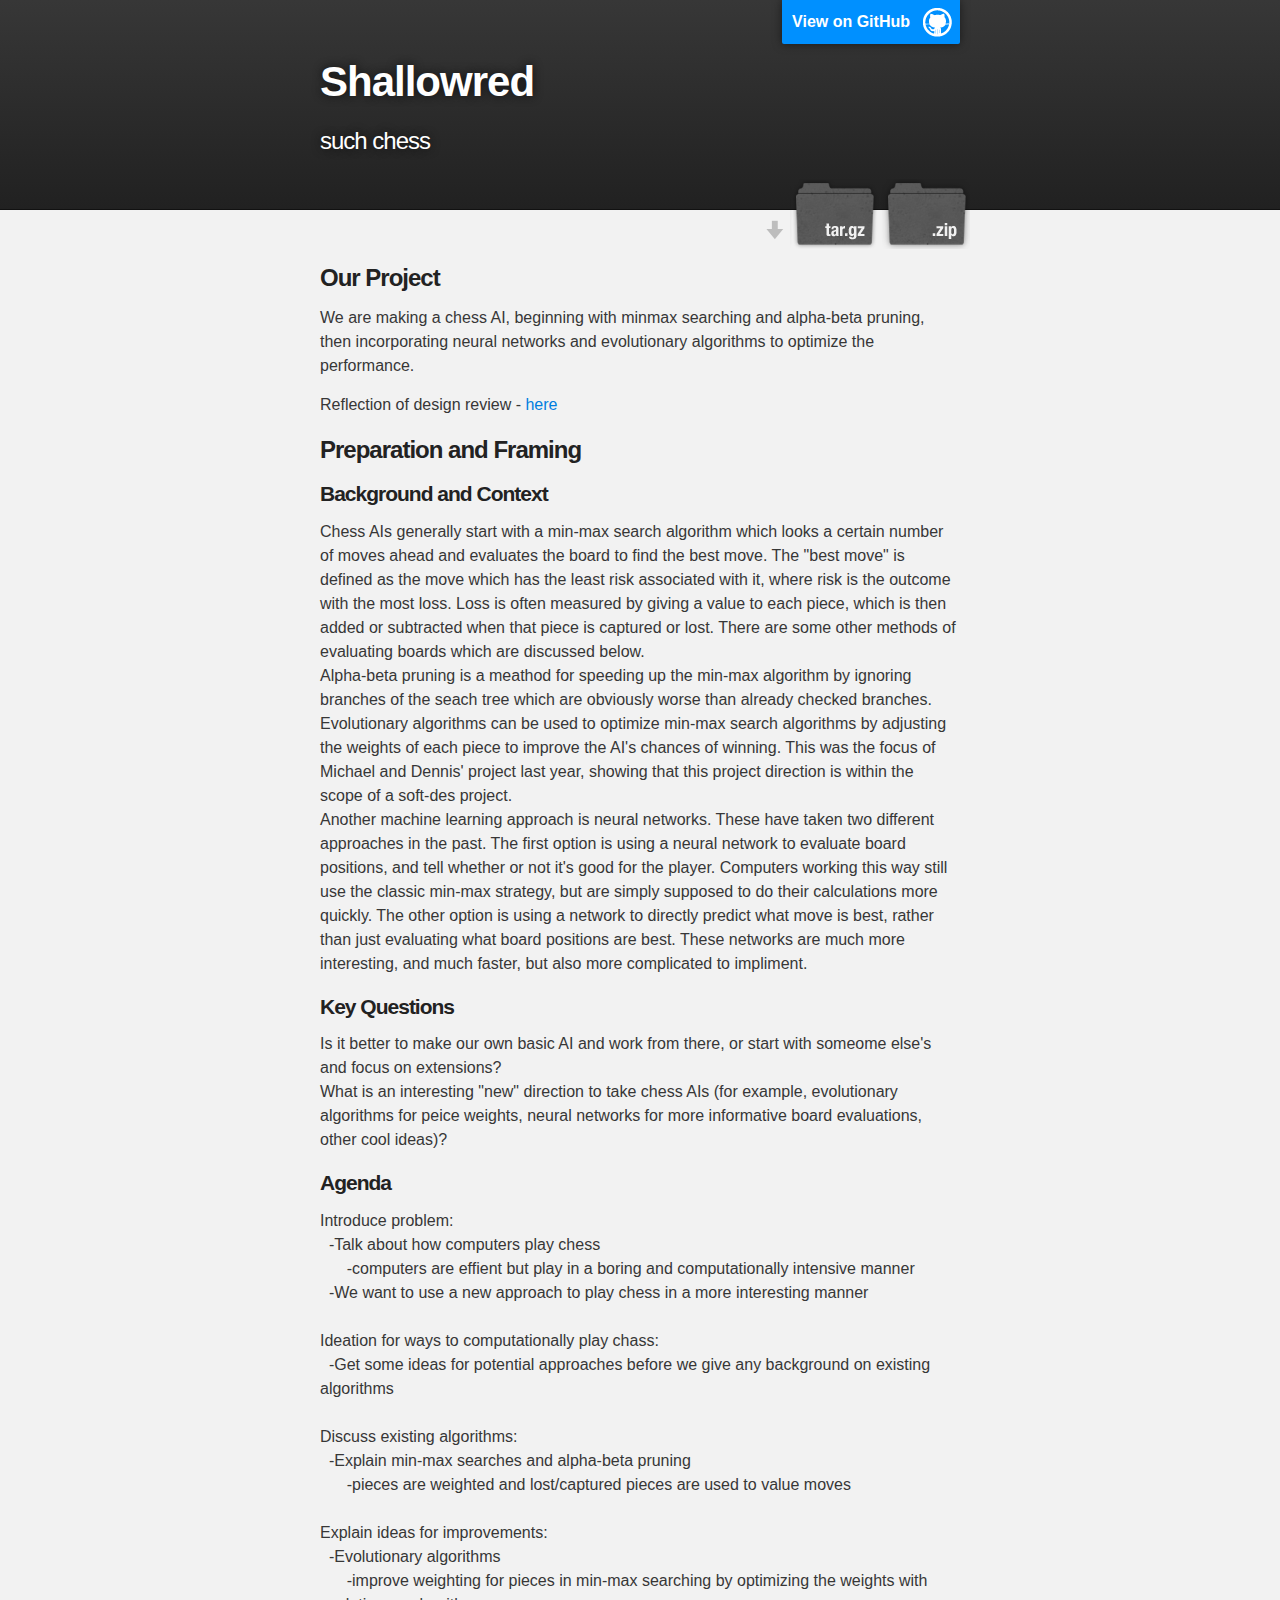
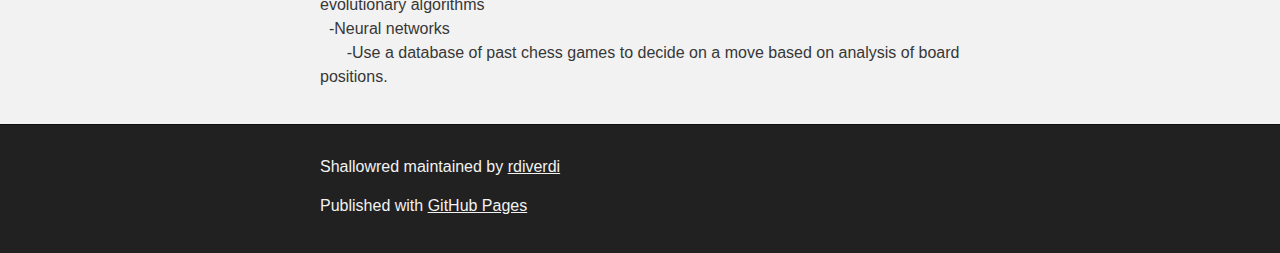
==== index.html @ f13012ab "linked to reflection" ====
<!DOCTYPE html>
<html>

  <head>
    <meta charset='utf-8'>
    <meta http-equiv="X-UA-Compatible" content="chrome=1">
    <meta name="description" content="Shallowred : such chess">

    <link rel="stylesheet" type="text/css" media="screen" href="stylesheets/stylesheet.css">

    <title>Shallowred</title>
  </head>

  <body>

    <!-- HEADER -->
    <div id="header_wrap" class="outer">
        <header class="inner">
          <a id="forkme_banner" href="https://github.com/rdiverdi/shallowRed">View on GitHub</a>

          <h1 id="project_title">Shallowred</h1>
          <h2 id="project_tagline">such chess</h2>

            <section id="downloads">
              <a class="zip_download_link" href="https://github.com/rdiverdi/shallowRed/zipball/master">Download this project as a .zip file</a>
              <a class="tar_download_link" href="https://github.com/rdiverdi/shallowRed/tarball/master">Download this project as a tar.gz file</a>
            </section>
        </header>
    </div>

    <!-- MAIN CONTENT -->
    <div id="main_content_wrap" class="outer">
      <section id="main_content" class="inner">
        <h3>
<a id="welcome-to-github-pages" class="anchor" href="#welcome-to-github-pages" aria-hidden="true"><span class="octicon octicon-link"></span></a>Our Project</h3>

<p>We are making a chess AI, beginning with minmax searching and alpha-beta pruning, then incorporating neural networks and evolutionary algorithms to optimize the performance.</p>

<p>
  Reflection of design review - <a href="Review1.odt">here</a>
</p>

<h3>
<a id="designer-templates" class="anchor" href="#designer-templates" aria-hidden="true"><span class="octicon octicon-link"></span></a>Preparation and Framing</h3>

<h4>
  <a id="designer-templates" class="anchor" href="#designer-templates" aria-hidden="true"><span class="octicon octicon-link"></span></a>
  Background and Context
</h4>

<p>
  Chess AIs generally start with a min-max search algorithm which looks a certain number of moves ahead and evaluates
  the board to find the best move. The "best move" is defined as the move which has the least risk associated with it,
  where risk is the outcome with the most loss.  Loss is often measured by giving a value to each piece, which is then
  added or subtracted when that piece is captured or lost. There are some other methods of evaluating boards which are
  discussed below. <br>
  Alpha-beta pruning is a meathod for speeding up the min-max algorithm by ignoring branches of the seach tree
  which are obviously worse than already checked branches. <br>
  Evolutionary algorithms can be used to optimize min-max search algorithms by adjusting the weights of each piece
  to improve the AI's chances of winning. This was the focus of Michael and Dennis' project last year, showing that
  this project direction is within the scope of a soft-des project. <br>
  Another machine learning approach is neural networks. These have taken two different approaches in the past.
  The first option is using a neural network to evaluate board positions, and tell whether or not it's good for
  the player. Computers working this way still use the classic min-max strategy, but are simply supposed to do their
  calculations more quickly. The other option is using a network to directly predict what move is best, rather than
  just evaluating what board positions are best. These networks are much more interesting, and much faster, but also
  more complicated to impliment.
</p>

<h4>
 <a id="rather-drive-stick" class="anchor" href="#rather-drive-stick" aria-hidden="true"><span class="octicon octicon-link"></span></a>
 Key Questions
</h4>

<p>
  Is it better to make our own basic AI and work from there, or start with someome else's and focus on extensions? <br>
  What is an interesting "new" direction to take chess AIs (for example, evolutionary algorithms for peice weights,
  neural networks for more informative board evaluations, other cool ideas)?
</p>

<h4>
  <a id="authors-and-contributors" class="anchor" href="#authors-and-contributors" aria-hidden="true"><span class="octicon octicon-link"></span></a>
  Agenda
</h4>

<p>
  Introduce problem: <br>
  &nbsp; -Talk about how computers play chess <br>
  &nbsp; &nbsp; &nbsp; -computers are effient but play in a boring and computationally intensive manner <br>
  &nbsp; -We want to use a new approach to play chess in a more interesting manner <br><br>

  Ideation for ways to computationally play chass: <br>
  &nbsp; -Get some ideas for potential approaches before we give any background on existing algorithms <br><br>

  Discuss existing algorithms: <br>
  &nbsp; -Explain min-max searches and alpha-beta pruning <br>
  &nbsp; &nbsp; &nbsp; -pieces are weighted and lost/captured pieces are used to value moves <br><br>

  Explain ideas for improvements: <br>
  &nbsp; -Evolutionary algorithms <br>
  &nbsp; &nbsp; &nbsp; -improve weighting for pieces in min-max searching by optimizing the weights with evolutionary algorithms <br>
  &nbsp; -Neural networks <br>
  &nbsp; &nbsp; &nbsp; -Use a database of past chess games to decide on a move based on analysis of board positions.
</p>

</section>
    </div>

    <!-- FOOTER  -->
    <div id="footer_wrap" class="outer">
      <footer class="inner">
        <p class="copyright">Shallowred maintained by <a href="https://github.com/rdiverdi">rdiverdi</a></p>
        <p>Published with <a href="https://pages.github.com">GitHub Pages</a></p>
      </footer>
    </div>



  </body>
</html>
---- stylesheets/stylesheet.css ----
/*******************************************************************************
Slate Theme for GitHub Pages
by Jason Costello, @jsncostello
*******************************************************************************/

@import url(pygment_trac.css);

/*******************************************************************************
MeyerWeb Reset
*******************************************************************************/

html, body, div, span, applet, object, iframe,
h1, h2, h3, h4, h5, h6, p, blockquote, pre,
a, abbr, acronym, address, big, cite, code,
del, dfn, em, img, ins, kbd, q, s, samp,
small, strike, strong, sub, sup, tt, var,
b, u, i, center,
dl, dt, dd, ol, ul, li,
fieldset, form, label, legend,
table, caption, tbody, tfoot, thead, tr, th, td,
article, aside, canvas, details, embed,
figure, figcaption, footer, header, hgroup,
menu, nav, output, ruby, section, summary,
time, mark, audio, video {
  margin: 0;
  padding: 0;
  border: 0;
  font: inherit;
  vertical-align: baseline;
}

/* HTML5 display-role reset for older browsers */
article, aside, details, figcaption, figure,
footer, header, hgroup, menu, nav, section {
  display: block;
}

ol, ul {
  list-style: none;
}

table {
  border-collapse: collapse;
  border-spacing: 0;
}

/*******************************************************************************
Theme Styles
*******************************************************************************/

body {
  box-sizing: border-box;
  color:#373737;
  background: #212121;
  font-size: 16px;
  font-family: 'Myriad Pro', Calibri, Helvetica, Arial, sans-serif;
  line-height: 1.5;
  -webkit-font-smoothing: antialiased;
}

h1, h2, h3, h4, h5, h6 {
  margin: 10px 0;
  font-weight: 700;
  color:#222222;
  font-family: 'Lucida Grande', 'Calibri', Helvetica, Arial, sans-serif;
  letter-spacing: -1px;
}

h1 {
  font-size: 36px;
  font-weight: 700;
}

h2 {
  padding-bottom: 10px;
  font-size: 32px;
  background: url('../images/bg_hr.png') repeat-x bottom;
}

h3 {
  font-size: 24px;
}

h4 {
  font-size: 21px;
}

h5 {
  font-size: 18px;
}

h6 {
  font-size: 16px;
}

p {
  margin: 10px 0 15px 0;
}

footer p {
  color: #f2f2f2;
}

a {
  text-decoration: none;
  color: #007edf;
  text-shadow: none;

  transition: color 0.5s ease;
  transition: text-shadow 0.5s ease;
  -webkit-transition: color 0.5s ease;
  -webkit-transition: text-shadow 0.5s ease;
  -moz-transition: color 0.5s ease;
  -moz-transition: text-shadow 0.5s ease;
  -o-transition: color 0.5s ease;
  -o-transition: text-shadow 0.5s ease;
  -ms-transition: color 0.5s ease;
  -ms-transition: text-shadow 0.5s ease;
}

a:hover, a:focus {text-decoration: underline;}

footer a {
  color: #F2F2F2;
  text-decoration: underline;
}

em {
  font-style: italic;
}

strong {
  font-weight: bold;
}

img {
  position: relative;
  margin: 0 auto;
  max-width: 739px;
  padding: 5px;
  margin: 10px 0 10px 0;
  border: 1px solid #ebebeb;

  box-shadow: 0 0 5px #ebebeb;
  -webkit-box-shadow: 0 0 5px #ebebeb;
  -moz-box-shadow: 0 0 5px #ebebeb;
  -o-box-shadow: 0 0 5px #ebebeb;
  -ms-box-shadow: 0 0 5px #ebebeb;
}

p img {
  display: inline;
  margin: 0;
  padding: 0;
  vertical-align: middle;
  text-align: center;
  border: none;
}

pre, code {
  width: 100%;
  color: #222;
  background-color: #fff;

  font-family: Monaco, "Bitstream Vera Sans Mono", "Lucida Console", Terminal, monospace;
  font-size: 14px;

  border-radius: 2px;
  -moz-border-radius: 2px;
  -webkit-border-radius: 2px;
}

pre {
  width: 100%;
  padding: 10px;
  box-shadow: 0 0 10px rgba(0,0,0,.1);
  overflow: auto;
}

code {
  padding: 3px;
  margin: 0 3px;
  box-shadow: 0 0 10px rgba(0,0,0,.1);
}

pre code {
  display: block;
  box-shadow: none;
}

blockquote {
  color: #666;
  margin-bottom: 20px;
  padding: 0 0 0 20px;
  border-left: 3px solid #bbb;
}


ul, ol, dl {
  margin-bottom: 15px
}

ul {
  list-style-position: inside;
  list-style: disc;
  padding-left: 20px;
}

ol {
  list-style-position: inside;
  list-style: decimal;
  padding-left: 20px;
}

dl dt {
  font-weight: bold;
}

dl dd {
  padding-left: 20px;
  font-style: italic;
}

dl p {
  padding-left: 20px;
  font-style: italic;
}

hr {
  height: 1px;
  margin-bottom: 5px;
  border: none;
  background: url('../images/bg_hr.png') repeat-x center;
}

table {
  border: 1px solid #373737;
  margin-bottom: 20px;
  text-align: left;
 }

th {
  font-family: 'Lucida Grande', 'Helvetica Neue', Helvetica, Arial, sans-serif;
  padding: 10px;
  background: #373737;
  color: #fff;
 }

td {
  padding: 10px;
  border: 1px solid #373737;
 }

form {
  background: #f2f2f2;
  padding: 20px;
}

/*******************************************************************************
Full-Width Styles
*******************************************************************************/

.outer {
  width: 100%;
}

.inner {
  position: relative;
  max-width: 640px;
  padding: 20px 10px;
  margin: 0 auto;
}

#forkme_banner {
  display: block;
  position: absolute;
  top:0;
  right: 10px;
  z-index: 10;
  padding: 10px 50px 10px 10px;
  color: #fff;
  background: url('../images/blacktocat.png') #0090ff no-repeat 95% 50%;
  font-weight: 700;
  box-shadow: 0 0 10px rgba(0,0,0,.5);
  border-bottom-left-radius: 2px;
  border-bottom-right-radius: 2px;
}

#header_wrap {
  background: #212121;
  background: -moz-linear-gradient(top, #373737, #212121);
  background: -webkit-linear-gradient(top, #373737, #212121);
  background: -ms-linear-gradient(top, #373737, #212121);
  background: -o-linear-gradient(top, #373737, #212121);
  background: linear-gradient(top, #373737, #212121);
}

#header_wrap .inner {
  padding: 50px 10px 30px 10px;
}

#project_title {
  margin: 0;
  color: #fff;
  font-size: 42px;
  font-weight: 700;
  text-shadow: #111 0px 0px 10px;
}

#project_tagline {
  color: #fff;
  font-size: 24px;
  font-weight: 300;
  background: none;
  text-shadow: #111 0px 0px 10px;
}

#downloads {
  position: absolute;
  width: 210px;
  z-index: 10;
  bottom: -40px;
  right: 0;
  height: 70px;
  background: url('../images/icon_download.png') no-repeat 0% 90%;
}

.zip_download_link {
  display: block;
  float: right;
  width: 90px;
  height:70px;
  text-indent: -5000px;
  overflow: hidden;
  background: url(../images/sprite_download.png) no-repeat bottom left;
}

.tar_download_link {
  display: block;
  float: right;
  width: 90px;
  height:70px;
  text-indent: -5000px;
  overflow: hidden;
  background: url(../images/sprite_download.png) no-repeat bottom right;
  margin-left: 10px;
}

.zip_download_link:hover {
  background: url(../images/sprite_download.png) no-repeat top left;
}

.tar_download_link:hover {
  background: url(../images/sprite_download.png) no-repeat top right;
}

#main_content_wrap {
  background: #f2f2f2;
  border-top: 1px solid #111;
  border-bottom: 1px solid #111;
}

#main_content {
  padding-top: 40px;
}

#footer_wrap {
  background: #212121;
}



/*******************************************************************************
Small Device Styles
*******************************************************************************/

@media screen and (max-width: 480px) {
  body {
    font-size:14px;
  }

  #downloads {
    display: none;
  }

  .inner {
    min-width: 320px;
    max-width: 480px;
  }

  #project_title {
  font-size: 32px;
  }

  h1 {
    font-size: 28px;
  }

  h2 {
    font-size: 24px;
  }

  h3 {
    font-size: 21px;
  }

  h4 {
    font-size: 18px;
  }

  h5 {
    font-size: 14px;
  }

  h6 {
    font-size: 12px;
  }

  code, pre {
    min-width: 320px;
    max-width: 480px;
    font-size: 11px;
  }

}
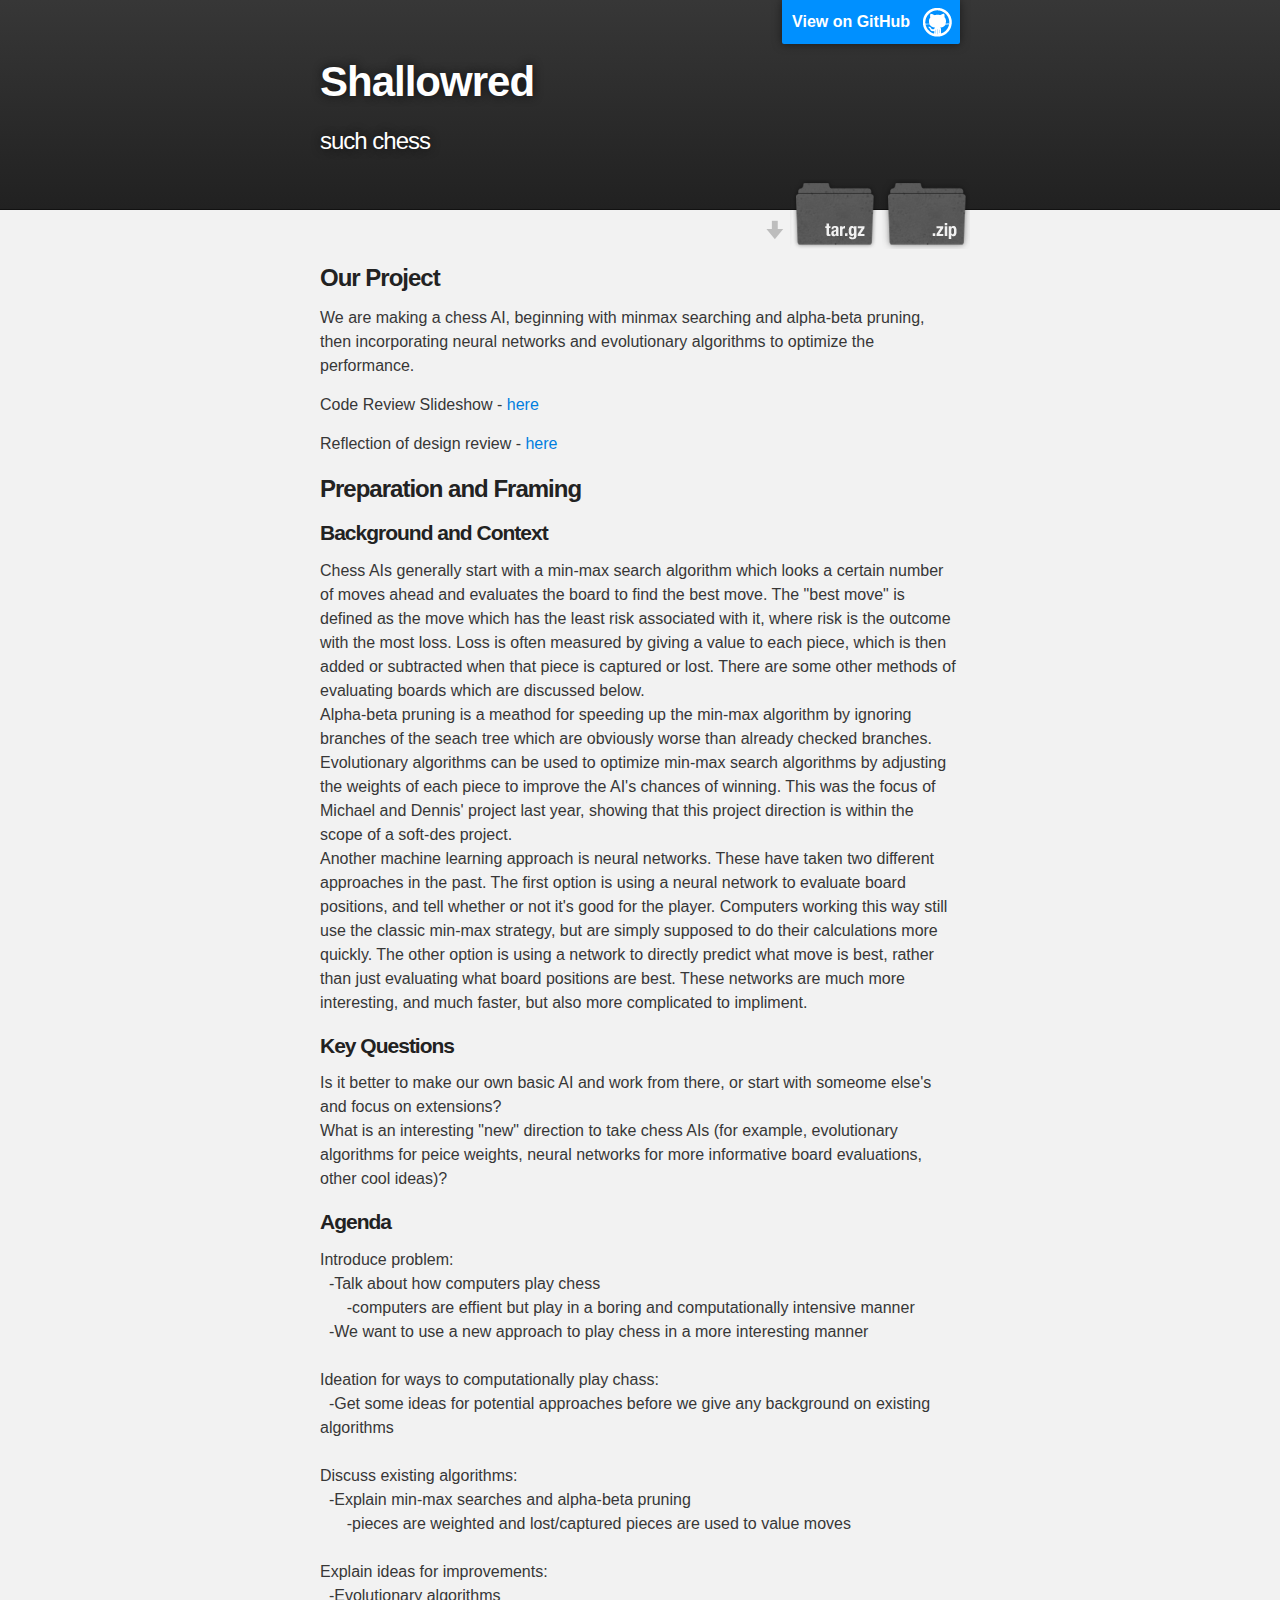
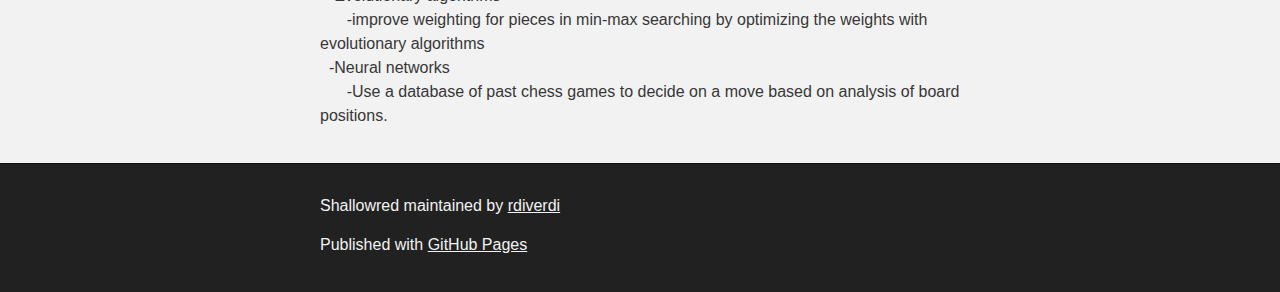
==== commit 230d890a: "added link to slideshow" ====
--- a/index.html
+++ b/index.html
@@ -35,6 +35,11 @@
 <a id="welcome-to-github-pages" class="anchor" href="#welcome-to-github-pages" aria-hidden="true"><span class="octicon octicon-link"></span></a>Our Project</h3>
 
 <p>We are making a chess AI, beginning with minmax searching and alpha-beta pruning, then incorporating neural networks and evolutionary algorithms to optimize the performance.</p>
+
+<p>
+  Code Review Slideshow - <a href="https://docs.google.com/presentation/d/1e8uwm_NJAM0pdiSkZDAiBHP_tqvChSuUdmMJsuoyyYM/edit?usp=sharing"
+>here</a>
+</p>
 
 <p>
   Reflection of design review - <a href="Review1.odt">here</a>
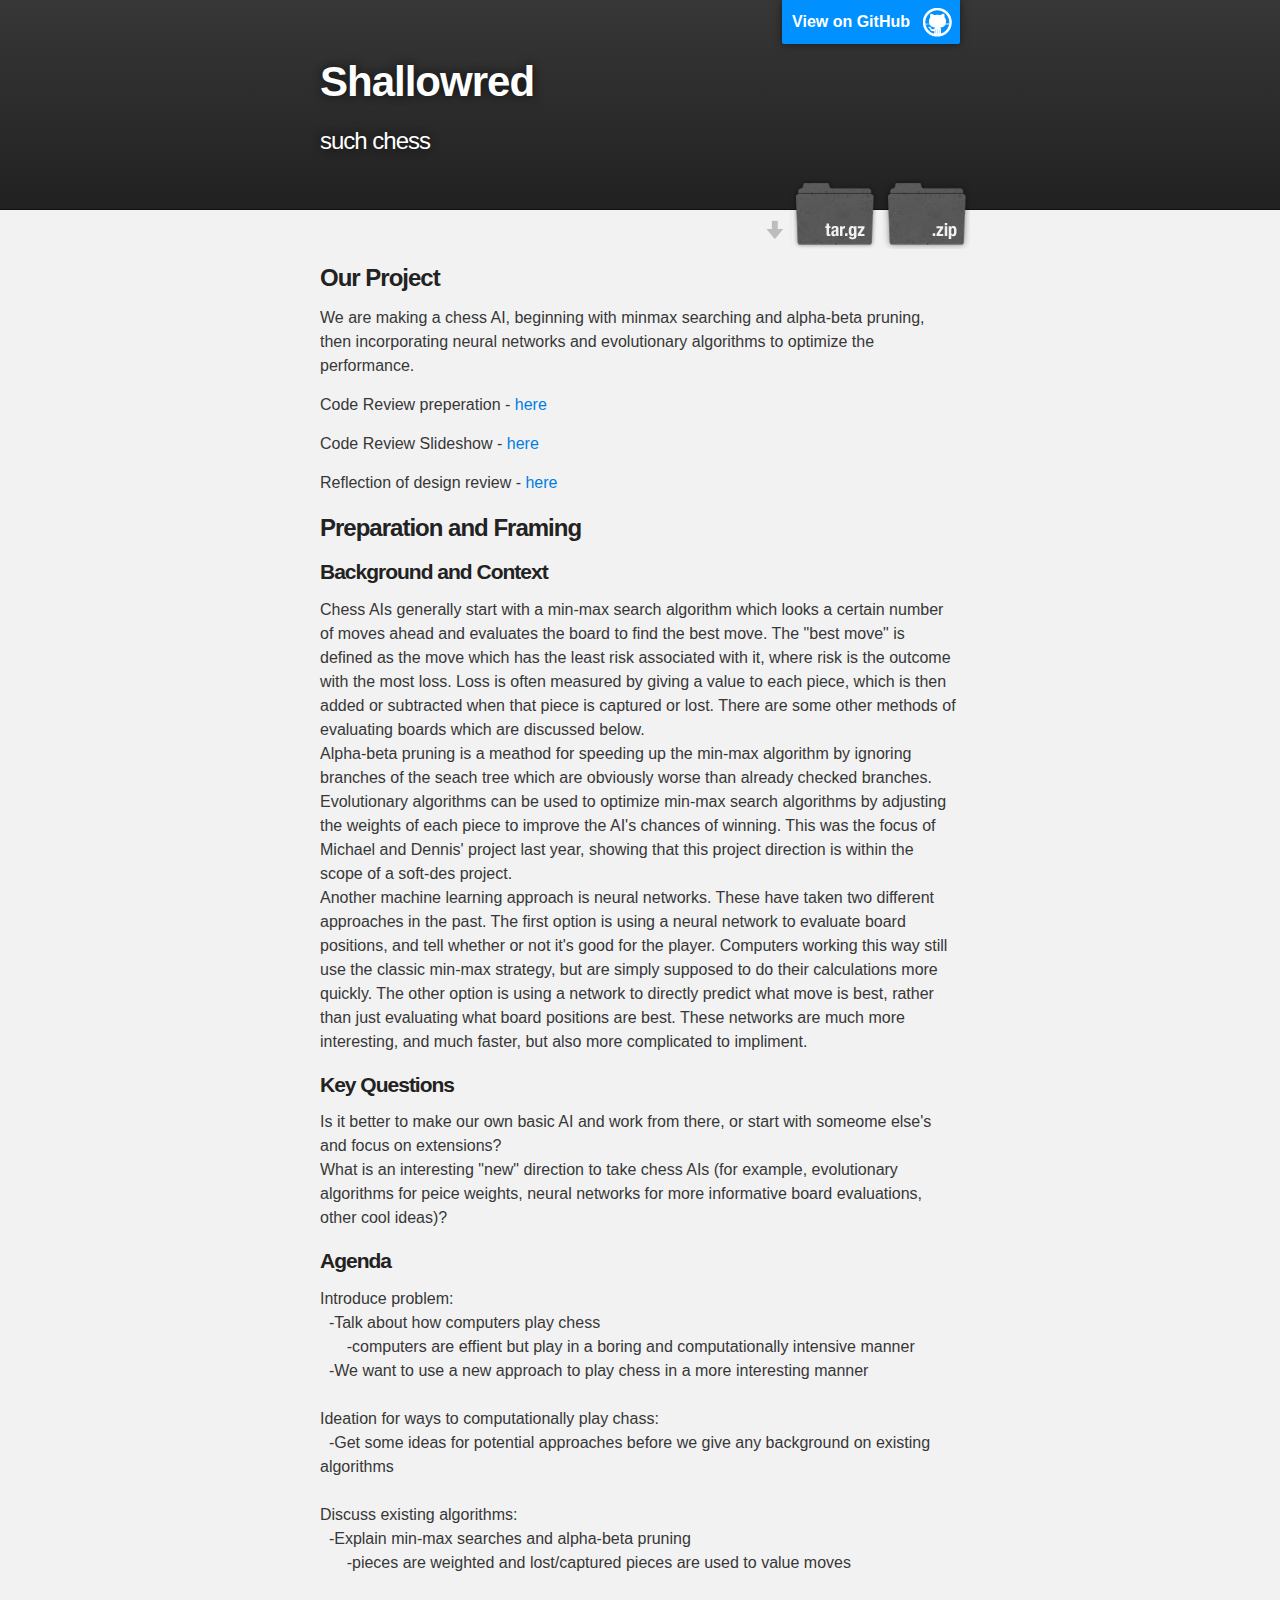
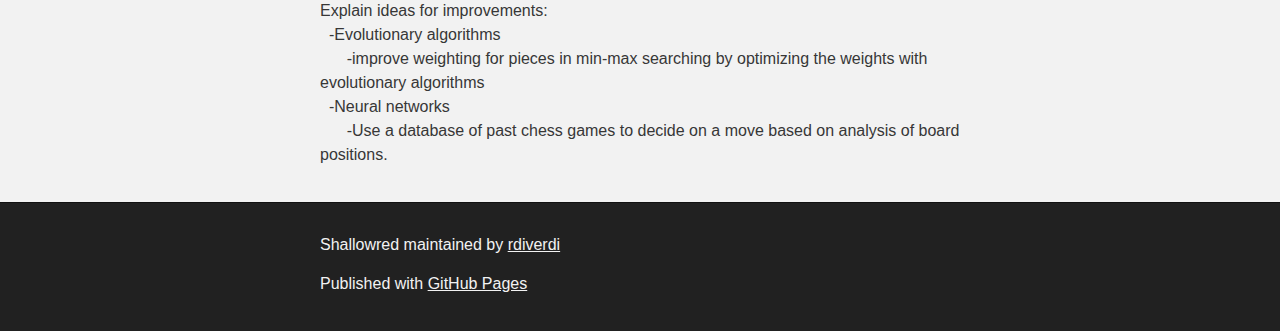
==== commit f6599e75: "website" ====
--- a/index.html
+++ b/index.html
@@ -35,6 +35,10 @@
 <a id="welcome-to-github-pages" class="anchor" href="#welcome-to-github-pages" aria-hidden="true"><span class="octicon octicon-link"></span></a>Our Project</h3>
 
 <p>We are making a chess AI, beginning with minmax searching and alpha-beta pruning, then incorporating neural networks and evolutionary algorithms to optimize the performance.</p>
+
+<p>
+  Code Review preperation - <a href="CodeReviewPrep.odt">here</a>
+</p>
 
 <p>
   Code Review Slideshow - <a href="https://docs.google.com/presentation/d/1e8uwm_NJAM0pdiSkZDAiBHP_tqvChSuUdmMJsuoyyYM/edit?usp=sharing"
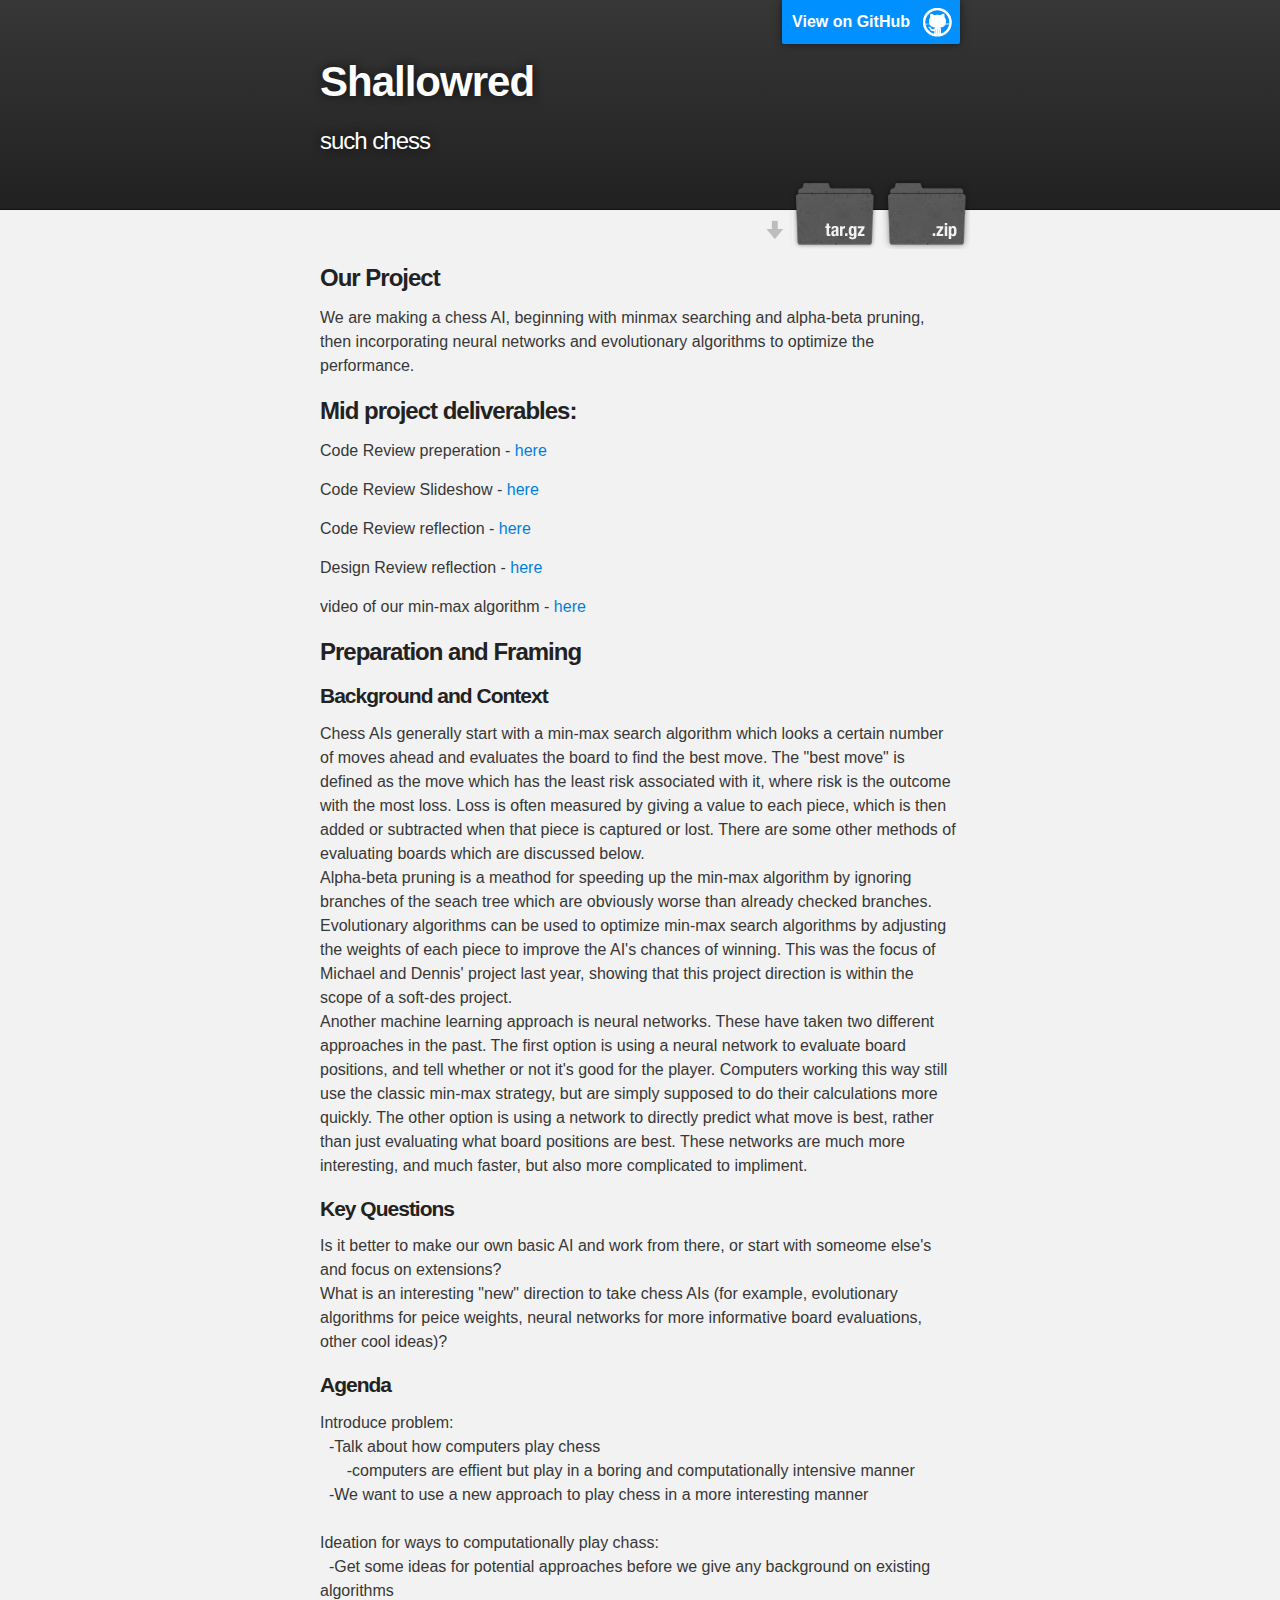
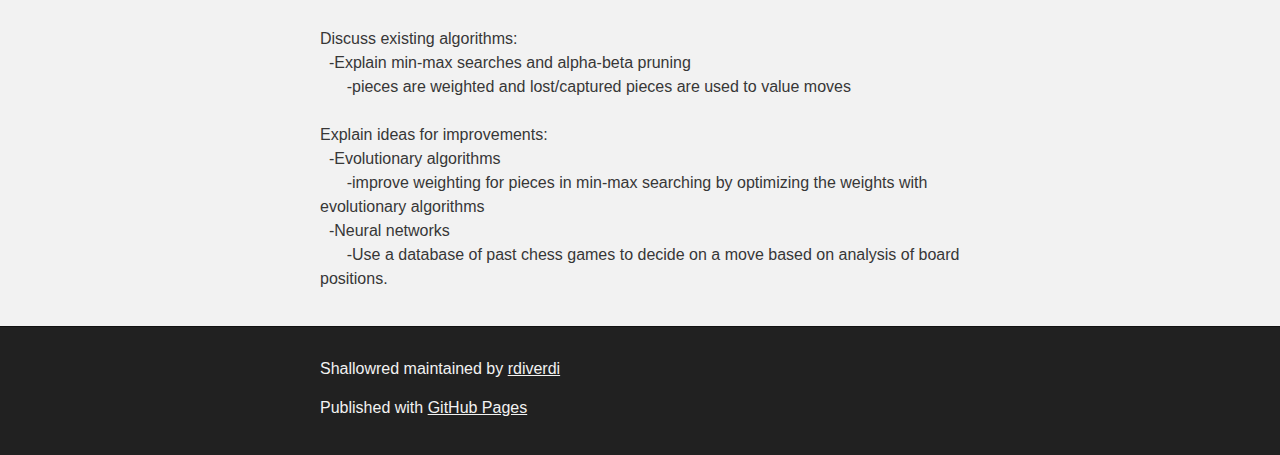
==== commit 52ff241c: "added code review with link, and link to video" ====
--- a/index.html
+++ b/index.html
@@ -36,6 +36,9 @@
 
 <p>We are making a chess AI, beginning with minmax searching and alpha-beta pruning, then incorporating neural networks and evolutionary algorithms to optimize the performance.</p>
 
+        <h3>
+<a id="welcome-to-github-pages" class="anchor" href="#welcome-to-github-pages" aria-hidden="true"><span class="octicon octicon-link"></span></a>Mid project deliverables:</h3>
+
 <p>
   Code Review preperation - <a href="CodeReviewPrep.odt">here</a>
 </p>
@@ -46,7 +49,15 @@
 </p>
 
 <p>
-  Reflection of design review - <a href="Review1.odt">here</a>
+  Code Review reflection - <a href="Review2.odt">here</a>
+</p>
+
+<p>
+  Design Review reflection - <a href="Review1.odt">here</a>
+</p>
+
+<p>
+  video of our min-max algorithm - <a href="AI_timelapse.mpeg">here</a>
 </p>
 
 <h3>
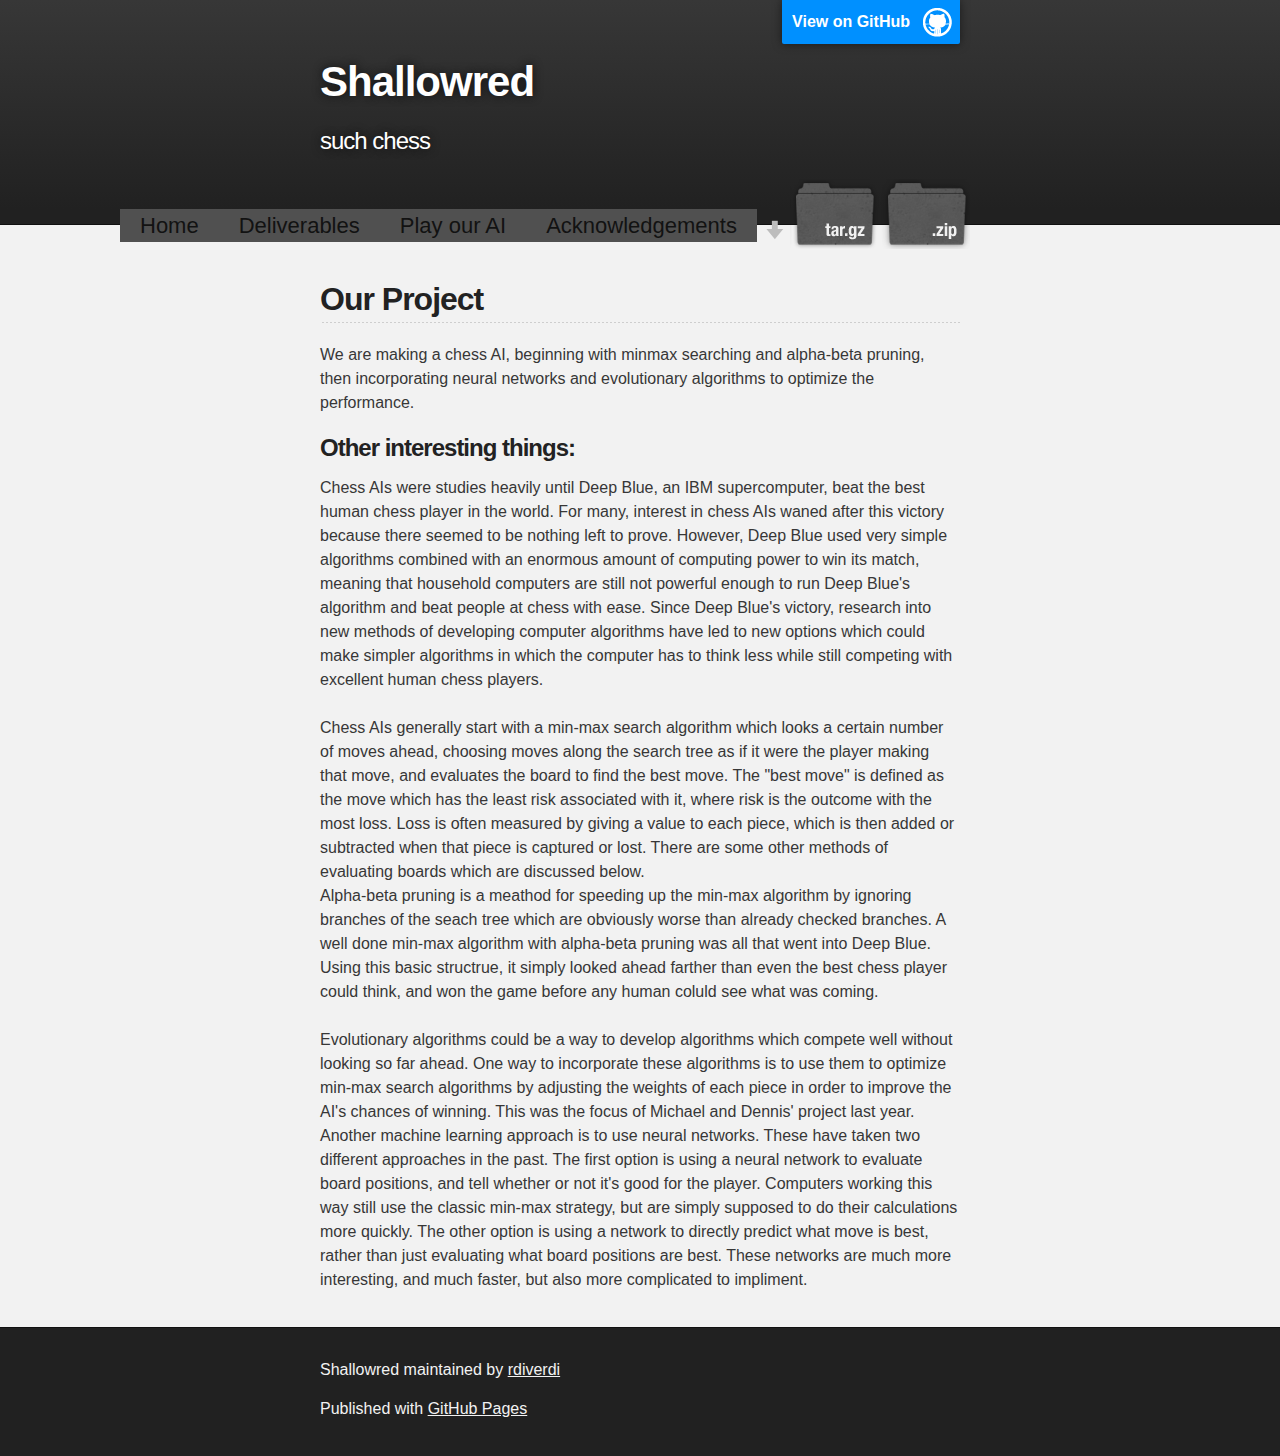
==== commit 0a2c1e68: "added the other pages and changed index" ====
--- a/index.html
+++ b/index.html
@@ -8,7 +8,7 @@
 
     <link rel="stylesheet" type="text/css" media="screen" href="stylesheets/stylesheet.css">
 
-    <title>Shallowred</title>
+    <title>ShallowRed</title>
   </head>
 
   <body>
@@ -18,7 +18,7 @@
         <header class="inner">
           <a id="forkme_banner" href="https://github.com/rdiverdi/shallowRed">View on GitHub</a>
 
-          <h1 id="project_title">Shallowred</h1>
+          <h1 id="project_title"><a id="project_title" href="index.html">Shallowred</a></h1>
           <h2 id="project_tagline">such chess</h2>
 
             <section id="downloads">
@@ -27,100 +27,46 @@
             </section>
         </header>
     </div>
+    <!--navigation bar -->
+
+    <ul id="nav_ul">
+      <li id="nav_li"><a id="nav_a" href="index.html">Home</a></li>
+      <li id="nav_li"><a id="nav_a" href="deliverables.html">Deliverables</a></li>
+      <li id="nav_li"><a id="nav_a" href="play.html">Play our AI</a></li>
+      <li id="nav_li"><a id="nav_a" href="ack.html">Acknowledgements</a></li>
+    </ul>
+
+
 
     <!-- MAIN CONTENT -->
     <div id="main_content_wrap" class="outer">
       <section id="main_content" class="inner">
-        <h3>
-<a id="welcome-to-github-pages" class="anchor" href="#welcome-to-github-pages" aria-hidden="true"><span class="octicon octicon-link"></span></a>Our Project</h3>
+        <h2>
+<a id="welcome-to-github-pages" class="anchor" href="#welcome-to-github-pages" aria-hidden="true"><span class="octicon octicon-link"></span></a>Our Project</h2>
 
 <p>We are making a chess AI, beginning with minmax searching and alpha-beta pruning, then incorporating neural networks and evolutionary algorithms to optimize the performance.</p>
 
         <h3>
-<a id="welcome-to-github-pages" class="anchor" href="#welcome-to-github-pages" aria-hidden="true"><span class="octicon octicon-link"></span></a>Mid project deliverables:</h3>
+<a id="welcome-to-github-pages" class="anchor" href="#welcome-to-github-pages" aria-hidden="true"><span class="octicon octicon-link"></span></a>Other interesting things:</h3>
 
 <p>
-  Code Review preperation - <a href="CodeReviewPrep.odt">here</a>
-</p>
+  Chess AIs were studies heavily until Deep Blue, an IBM supercomputer, beat the best human chess player in the world.  For many, interest in chess AIs waned after this victory because there seemed to be nothing left to prove.  However, Deep Blue used very simple algorithms combined with an enormous amount of computing power to win its match, meaning that household computers are still not powerful enough to run Deep Blue's algorithm and beat people at chess with ease.  Since Deep Blue's victory, research into new methods of developing computer algorithms have led to new options which could make simpler algorithms in which the computer has to think less while still competing with excellent human chess players. <br><br>
 
-<p>
-  Code Review Slideshow - <a href="https://docs.google.com/presentation/d/1e8uwm_NJAM0pdiSkZDAiBHP_tqvChSuUdmMJsuoyyYM/edit?usp=sharing"
->here</a>
-</p>
-
-<p>
-  Code Review reflection - <a href="Review2.odt">here</a>
-</p>
-
-<p>
-  Design Review reflection - <a href="Review1.odt">here</a>
-</p>
-
-<p>
-  video of our min-max algorithm - <a href="AI_timelapse.mpeg">here</a>
-</p>
-
-<h3>
-<a id="designer-templates" class="anchor" href="#designer-templates" aria-hidden="true"><span class="octicon octicon-link"></span></a>Preparation and Framing</h3>
-
-<h4>
-  <a id="designer-templates" class="anchor" href="#designer-templates" aria-hidden="true"><span class="octicon octicon-link"></span></a>
-  Background and Context
-</h4>
-
-<p>
-  Chess AIs generally start with a min-max search algorithm which looks a certain number of moves ahead and evaluates
+  Chess AIs generally start with a min-max search algorithm which looks a certain number of moves ahead, choosing moves along the search tree as if it were the player making that move, and evaluates
   the board to find the best move. The "best move" is defined as the move which has the least risk associated with it,
   where risk is the outcome with the most loss.  Loss is often measured by giving a value to each piece, which is then
   added or subtracted when that piece is captured or lost. There are some other methods of evaluating boards which are
   discussed below. <br>
   Alpha-beta pruning is a meathod for speeding up the min-max algorithm by ignoring branches of the seach tree
-  which are obviously worse than already checked branches. <br>
-  Evolutionary algorithms can be used to optimize min-max search algorithms by adjusting the weights of each piece
-  to improve the AI's chances of winning. This was the focus of Michael and Dennis' project last year, showing that
-  this project direction is within the scope of a soft-des project. <br>
-  Another machine learning approach is neural networks. These have taken two different approaches in the past.
+  which are obviously worse than already checked branches. A well done min-max algorithm with alpha-beta pruning was all that went into Deep Blue.  Using this basic structrue, it simply looked ahead farther than even the best chess player could think, and won the game before any human coluld see what was coming. <br><br>
+  Evolutionary algorithms could be a way to develop algorithms which compete well without looking so far ahead.  One way to incorporate these algorithms is to use them to optimize min-max search algorithms by adjusting the weights of each piece in order
+  to improve the AI's chances of winning. This was the focus of Michael and Dennis' project last year. <br>
+  Another machine learning approach is to use neural networks. These have taken two different approaches in the past.
   The first option is using a neural network to evaluate board positions, and tell whether or not it's good for
   the player. Computers working this way still use the classic min-max strategy, but are simply supposed to do their
   calculations more quickly. The other option is using a network to directly predict what move is best, rather than
   just evaluating what board positions are best. These networks are much more interesting, and much faster, but also
   more complicated to impliment.
-</p>
-
-<h4>
- <a id="rather-drive-stick" class="anchor" href="#rather-drive-stick" aria-hidden="true"><span class="octicon octicon-link"></span></a>
- Key Questions
-</h4>
-
-<p>
-  Is it better to make our own basic AI and work from there, or start with someome else's and focus on extensions? <br>
-  What is an interesting "new" direction to take chess AIs (for example, evolutionary algorithms for peice weights,
-  neural networks for more informative board evaluations, other cool ideas)?
-</p>
-
-<h4>
-  <a id="authors-and-contributors" class="anchor" href="#authors-and-contributors" aria-hidden="true"><span class="octicon octicon-link"></span></a>
-  Agenda
-</h4>
-
-<p>
-  Introduce problem: <br>
-  &nbsp; -Talk about how computers play chess <br>
-  &nbsp; &nbsp; &nbsp; -computers are effient but play in a boring and computationally intensive manner <br>
-  &nbsp; -We want to use a new approach to play chess in a more interesting manner <br><br>
-
-  Ideation for ways to computationally play chass: <br>
-  &nbsp; -Get some ideas for potential approaches before we give any background on existing algorithms <br><br>
-
-  Discuss existing algorithms: <br>
-  &nbsp; -Explain min-max searches and alpha-beta pruning <br>
-  &nbsp; &nbsp; &nbsp; -pieces are weighted and lost/captured pieces are used to value moves <br><br>
-
-  Explain ideas for improvements: <br>
-  &nbsp; -Evolutionary algorithms <br>
-  &nbsp; &nbsp; &nbsp; -improve weighting for pieces in min-max searching by optimizing the weights with evolutionary algorithms <br>
-  &nbsp; -Neural networks <br>
-  &nbsp; &nbsp; &nbsp; -Use a database of past chess games to decide on a move based on analysis of board positions.
 </p>
 
 </section>
--- a/stylesheets/stylesheet.css
+++ b/stylesheets/stylesheet.css
@@ -423,3 +423,29 @@
   }
 
 }
+
+
+/* nav bar */
+#nav_li {
+ display: inline;
+ float: left;
+ background: #505050;
+ padding-left: 20px;
+ padding-right: 20px;
+}
+
+#nav_a {
+  font-size: 22px;
+  color: #121212;
+  text-align: center;
+}
+
+#nav_ul {
+  position: relative;
+  margin-left: 100px
+}
+
+/* other stuff */
+#link {
+  color: #212121;
+}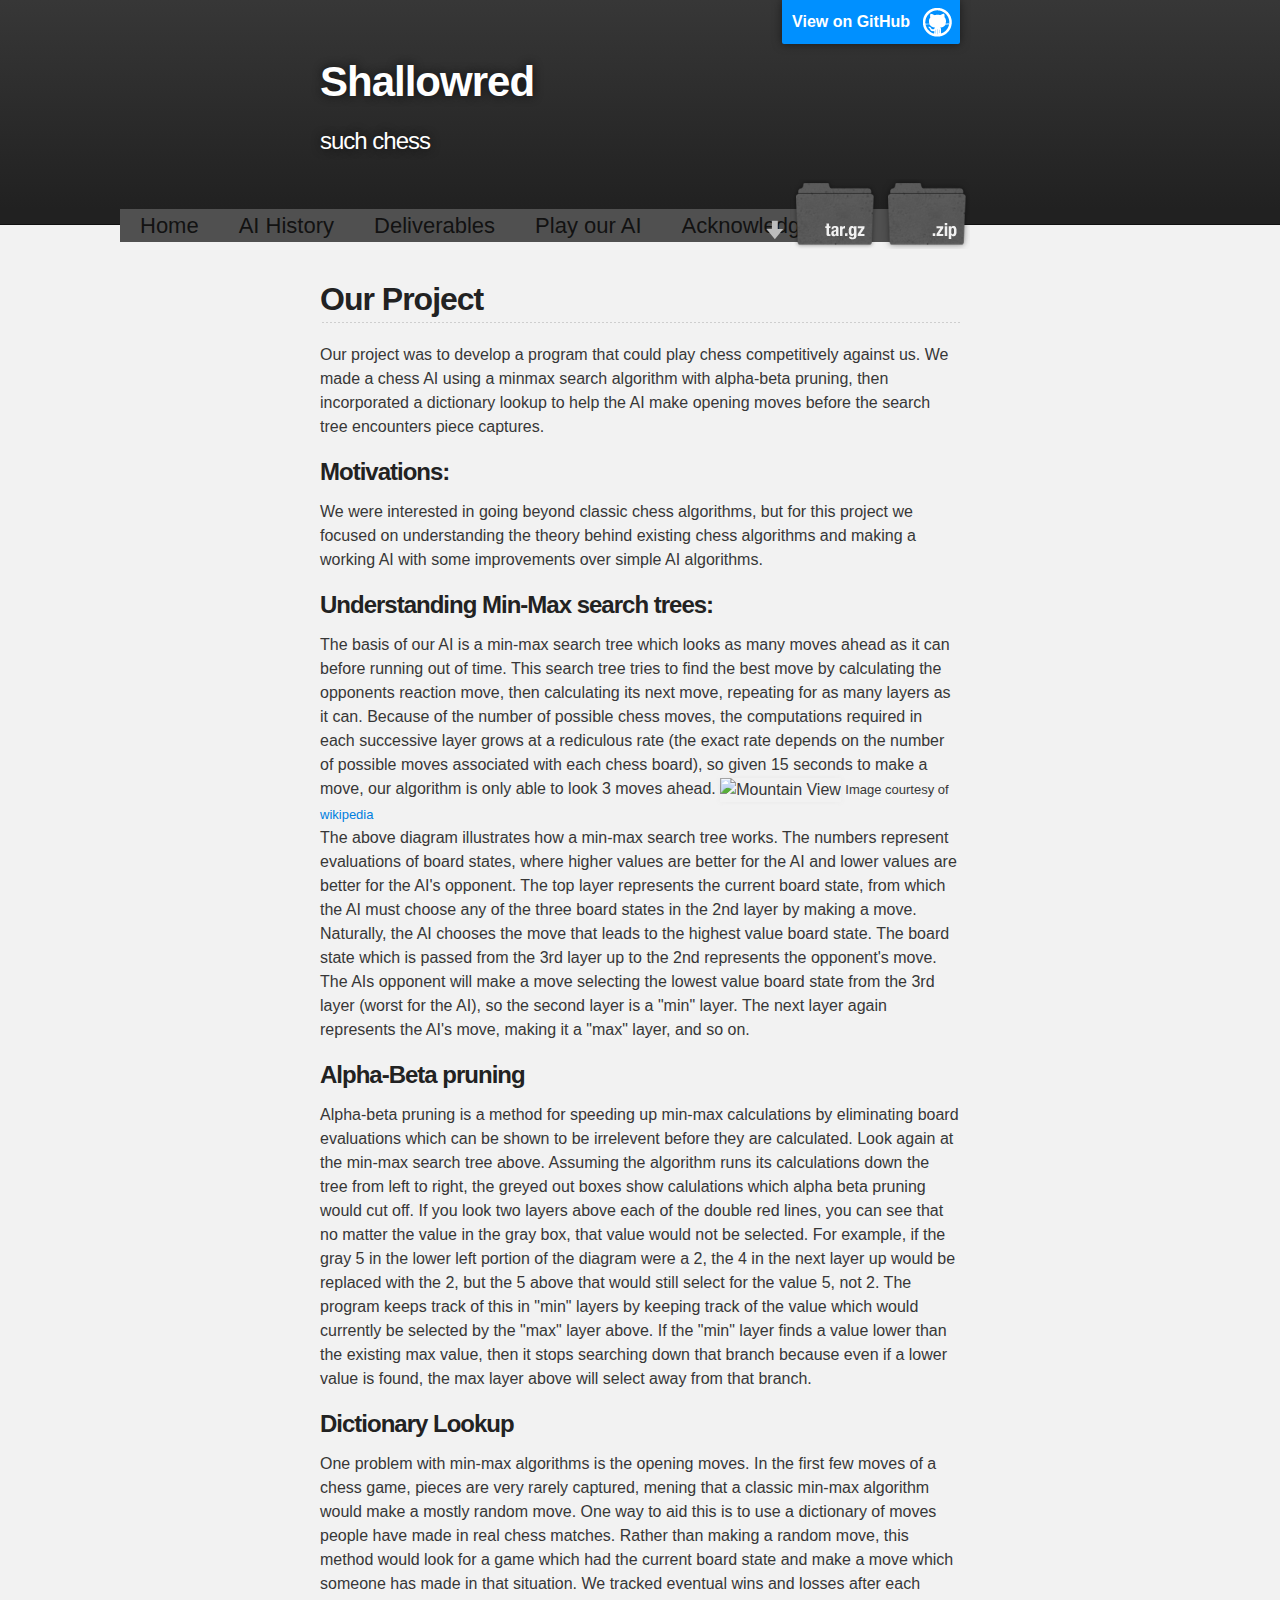
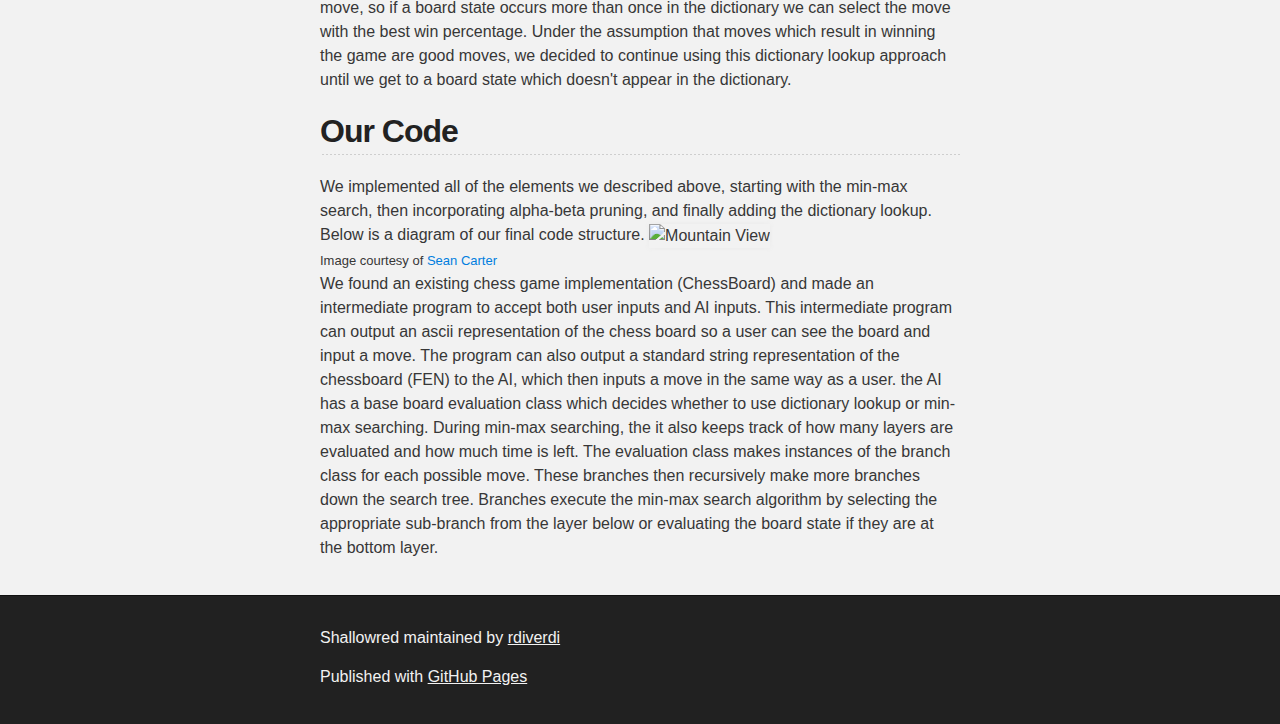
==== commit 3401d8a5: "such website" ====
--- a/index.html
+++ b/index.html
@@ -31,6 +31,7 @@
 
     <ul id="nav_ul">
       <li id="nav_li"><a id="nav_a" href="index.html">Home</a></li>
+      <li id="nav_li"><a id="nav_a" href="history.html">AI History</a></li>
       <li id="nav_li"><a id="nav_a" href="deliverables.html">Deliverables</a></li>
       <li id="nav_li"><a id="nav_a" href="play.html">Play our AI</a></li>
       <li id="nav_li"><a id="nav_a" href="ack.html">Acknowledgements</a></li>
@@ -44,29 +45,44 @@
         <h2>
 <a id="welcome-to-github-pages" class="anchor" href="#welcome-to-github-pages" aria-hidden="true"><span class="octicon octicon-link"></span></a>Our Project</h2>
 
-<p>We are making a chess AI, beginning with minmax searching and alpha-beta pruning, then incorporating neural networks and evolutionary algorithms to optimize the performance.</p>
+<p>Our project was to develop a program that could play chess competitively against us.  We made a chess AI using a minmax search algorithm with alpha-beta pruning, then incorporated a dictionary lookup to help the AI make opening moves before the search tree encounters piece captures.</p>
 
         <h3>
-<a id="welcome-to-github-pages" class="anchor" href="#welcome-to-github-pages" aria-hidden="true"><span class="octicon octicon-link"></span></a>Other interesting things:</h3>
+<a id="welcome-to-github-pages" class="anchor" href="#welcome-to-github-pages" aria-hidden="true"><span class="octicon octicon-link"></span></a>Motivations:</h3>
 
 <p>
-  Chess AIs were studies heavily until Deep Blue, an IBM supercomputer, beat the best human chess player in the world.  For many, interest in chess AIs waned after this victory because there seemed to be nothing left to prove.  However, Deep Blue used very simple algorithms combined with an enormous amount of computing power to win its match, meaning that household computers are still not powerful enough to run Deep Blue's algorithm and beat people at chess with ease.  Since Deep Blue's victory, research into new methods of developing computer algorithms have led to new options which could make simpler algorithms in which the computer has to think less while still competing with excellent human chess players. <br><br>
+  We were interested in going beyond classic chess algorithms, but for this project we focused on understanding the theory behind existing chess algorithms and making a working AI with some improvements over simple AI algorithms.
+</p>
 
-  Chess AIs generally start with a min-max search algorithm which looks a certain number of moves ahead, choosing moves along the search tree as if it were the player making that move, and evaluates
-  the board to find the best move. The "best move" is defined as the move which has the least risk associated with it,
-  where risk is the outcome with the most loss.  Loss is often measured by giving a value to each piece, which is then
-  added or subtracted when that piece is captured or lost. There are some other methods of evaluating boards which are
-  discussed below. <br>
-  Alpha-beta pruning is a meathod for speeding up the min-max algorithm by ignoring branches of the seach tree
-  which are obviously worse than already checked branches. A well done min-max algorithm with alpha-beta pruning was all that went into Deep Blue.  Using this basic structrue, it simply looked ahead farther than even the best chess player could think, and won the game before any human coluld see what was coming. <br><br>
-  Evolutionary algorithms could be a way to develop algorithms which compete well without looking so far ahead.  One way to incorporate these algorithms is to use them to optimize min-max search algorithms by adjusting the weights of each piece in order
-  to improve the AI's chances of winning. This was the focus of Michael and Dennis' project last year. <br>
-  Another machine learning approach is to use neural networks. These have taken two different approaches in the past.
-  The first option is using a neural network to evaluate board positions, and tell whether or not it's good for
-  the player. Computers working this way still use the classic min-max strategy, but are simply supposed to do their
-  calculations more quickly. The other option is using a network to directly predict what move is best, rather than
-  just evaluating what board positions are best. These networks are much more interesting, and much faster, but also
-  more complicated to impliment.
+        <h3>
+<a id="welcome-to-github-pages" class="anchor" href="#welcome-to-github-pages" aria-hidden="true"><span class="octicon octicon-link"></span></a>Understanding Min-Max search trees:</h3>
+
+<p>
+  The basis of our AI is a min-max search tree which looks as many moves ahead as it can before running out of time.  This search tree tries to find the best move by calculating the opponents reaction move, then calculating its next move, repeating for as many layers as it can.  Because of the number of possible chess moves, the computations required in each successive layer grows at a rediculous rate (the exact rate depends on the number of possible moves associated with each chess board), so given 15 seconds to make a move, our algorithm is only able to look 3 moves ahead.
+  <img src="images/minmax.png" alt="Mountain View" style="width:100%;height:auto">
+  <font size="2.5">Image courtesy of <a href = "http://en.wikipedia.org/wiki/Alpha%E2%80%93beta_pruning"> wikipedia </a></font><br>
+  The above diagram illustrates how a min-max search tree works.  The numbers represent evaluations of board states, where higher values are better for the AI and lower values are better for the AI's opponent.  The top layer represents the current board state, from which the AI must choose any of the three board states in the 2nd layer by making a move.  Naturally, the AI chooses the move that leads to the highest value board state.  The board state which is passed from the 3rd layer up to the 2nd represents the opponent's move.  The AIs opponent will make a move selecting the lowest value board state from the 3rd layer (worst for the AI), so the second layer is a "min" layer.  The next layer again represents the AI's move, making it a "max" layer, and so on.
+</p>
+
+        <h3>
+<a id="welcome-to-github-pages" class="anchor" href="#welcome-to-github-pages" aria-hidden="true"><span class="octicon octicon-link"></span></a>Alpha-Beta pruning</h3>
+<p>
+  Alpha-beta pruning is a method for speeding up min-max calculations by eliminating board evaluations which can be shown to be irrelevent before they are calculated.  Look again at the min-max search tree above.  Assuming the algorithm runs its calculations down the tree from left to right, the greyed out boxes show calulations which alpha beta pruning would cut off.  If you look two layers above each of the double red lines, you can see that no matter the value in the gray box, that value would not be selected.  For example, if the gray 5 in the lower left portion of the diagram were a 2, the 4 in the next layer up would be replaced with the 2, but the 5 above that would still select for the value 5, not 2.  The program keeps track of this in "min" layers by keeping track of the value which would currently be selected by the "max" layer above.  If the "min" layer finds a value lower than the existing max value, then it stops searching down that branch because even if a lower value is found, the max layer above will select away from that branch.
+</p>
+
+        <h3>
+<a id="welcome-to-github-pages" class="anchor" href="#welcome-to-github-pages" aria-hidden="true"><span class="octicon octicon-link"></span></a>Dictionary Lookup</h3>
+<p>
+  One problem with min-max algorithms is the opening moves.  In the first few moves of a chess game, pieces are very rarely captured, mening that a classic min-max algorithm would make a mostly random move.  One way to aid this is to use a dictionary of moves people have made in real chess matches. Rather than making a random move, this method would look for a game which had the current board state and make a move which someone has made in that situation.  We tracked eventual wins and losses after each move, so if a board state occurs more than once in the dictionary we can select the move with the best win percentage.  Under the assumption that moves which result in winning the game are good moves, we decided to continue using this dictionary lookup approach until we get to a board state which doesn't appear in the dictionary.
+</p>
+
+<h2>
+<a id="welcome-to-github-pages" class="anchor" href="#welcome-to-github-pages" aria-hidden="true"><span class="octicon octicon-link"></span></a>Our Code</h2>
+<p>
+  We implemented all of the elements we described above, starting with the min-max search, then incorporating alpha-beta pruning, and finally adding the dictionary lookup.  Below is a diagram of our final code structure.
+  <img src="images/codediagram.png" alt="Mountain View" style="width:70%;height:auto"><br>
+  <font size="2.5">Image courtesy of <a href = "SEAN.html"> Sean Carter </a></font><br>
+  We found an existing chess game implementation (ChessBoard) and made an intermediate program to accept both user inputs and AI inputs.  This intermediate program can output an ascii representation of the chess board so a user can see the board and input a move.  The program can also output a standard string representation of the chessboard (FEN) to the AI, which then inputs a move in the same way as a user.  the AI has a base board evaluation class which decides whether to use dictionary lookup or min-max searching.  During min-max searching, the it also keeps track of how many layers are evaluated and how much time is left. The evaluation class makes instances of the branch class for each possible move. These branches then recursively make more branches down the search tree.  Branches execute the min-max search algorithm by selecting the appropriate sub-branch from the layer below or evaluating the board state if they are at the bottom layer.
 </p>
 
 </section>
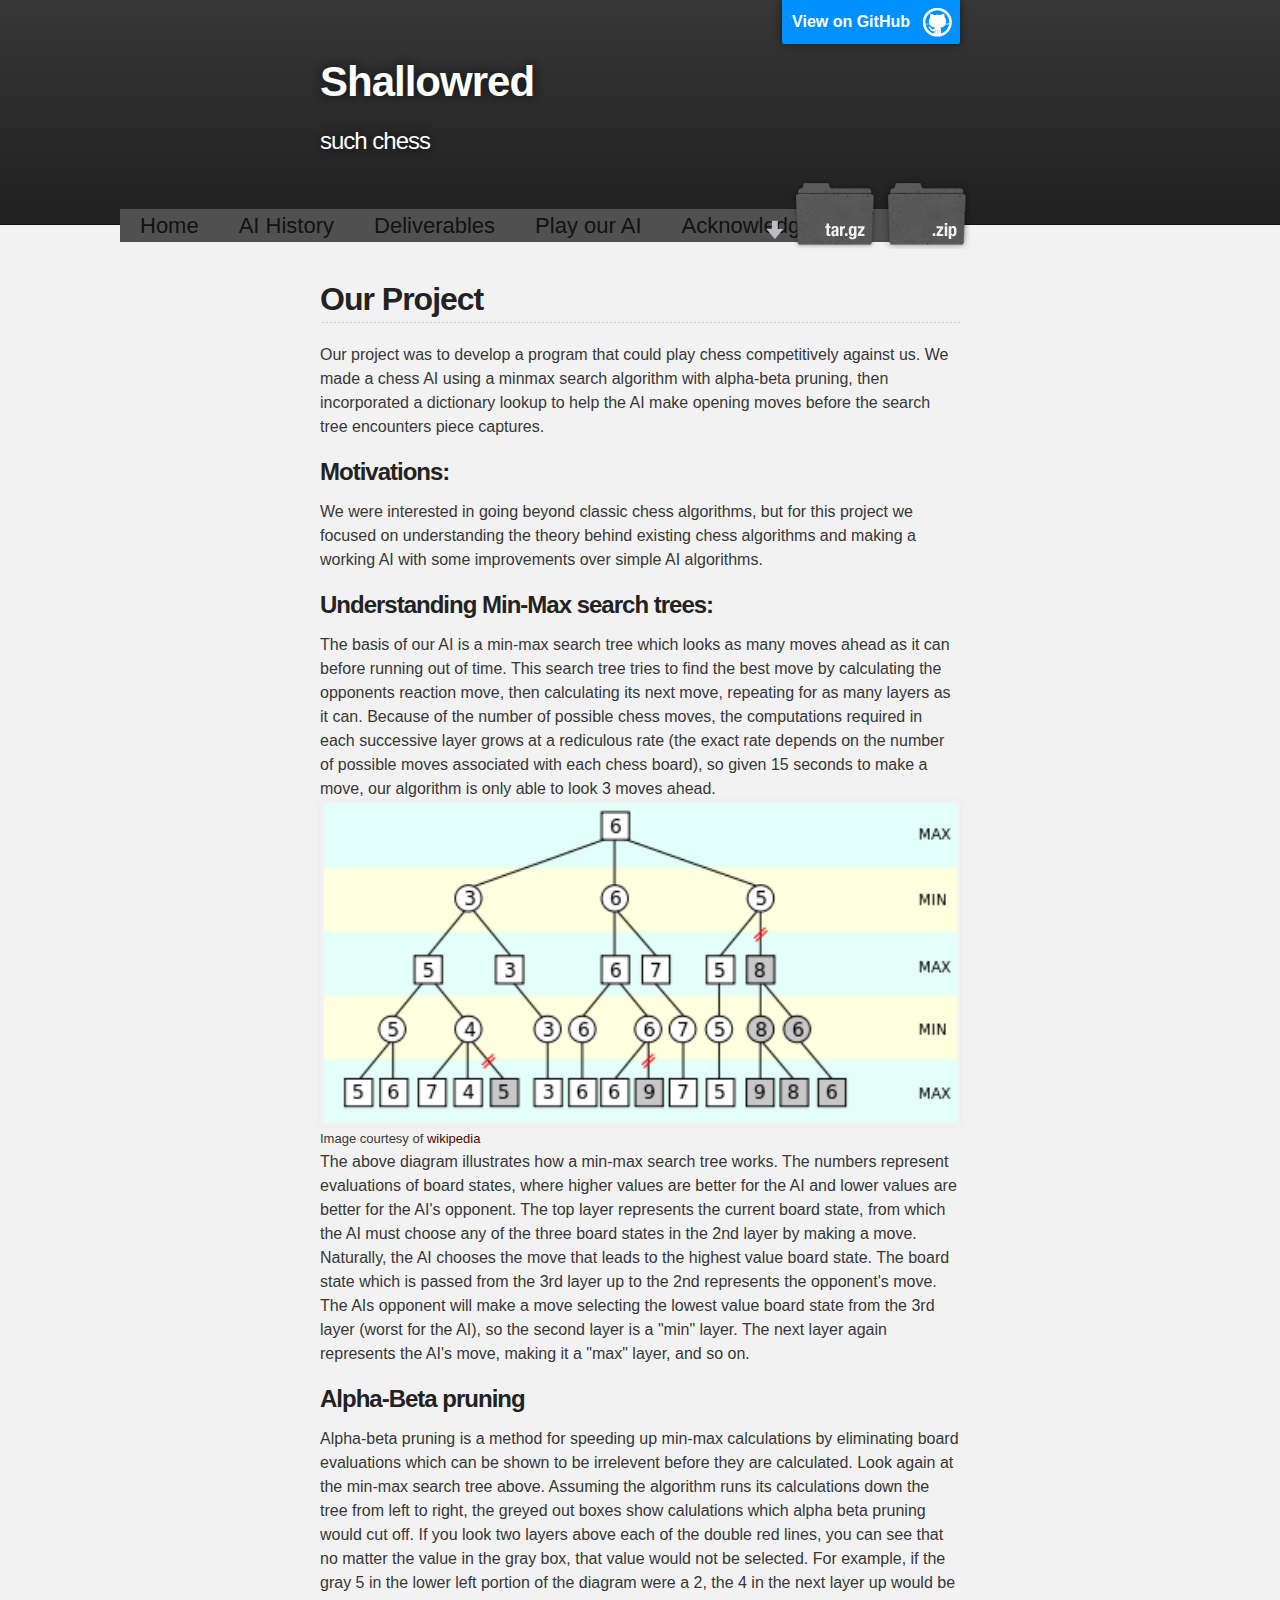
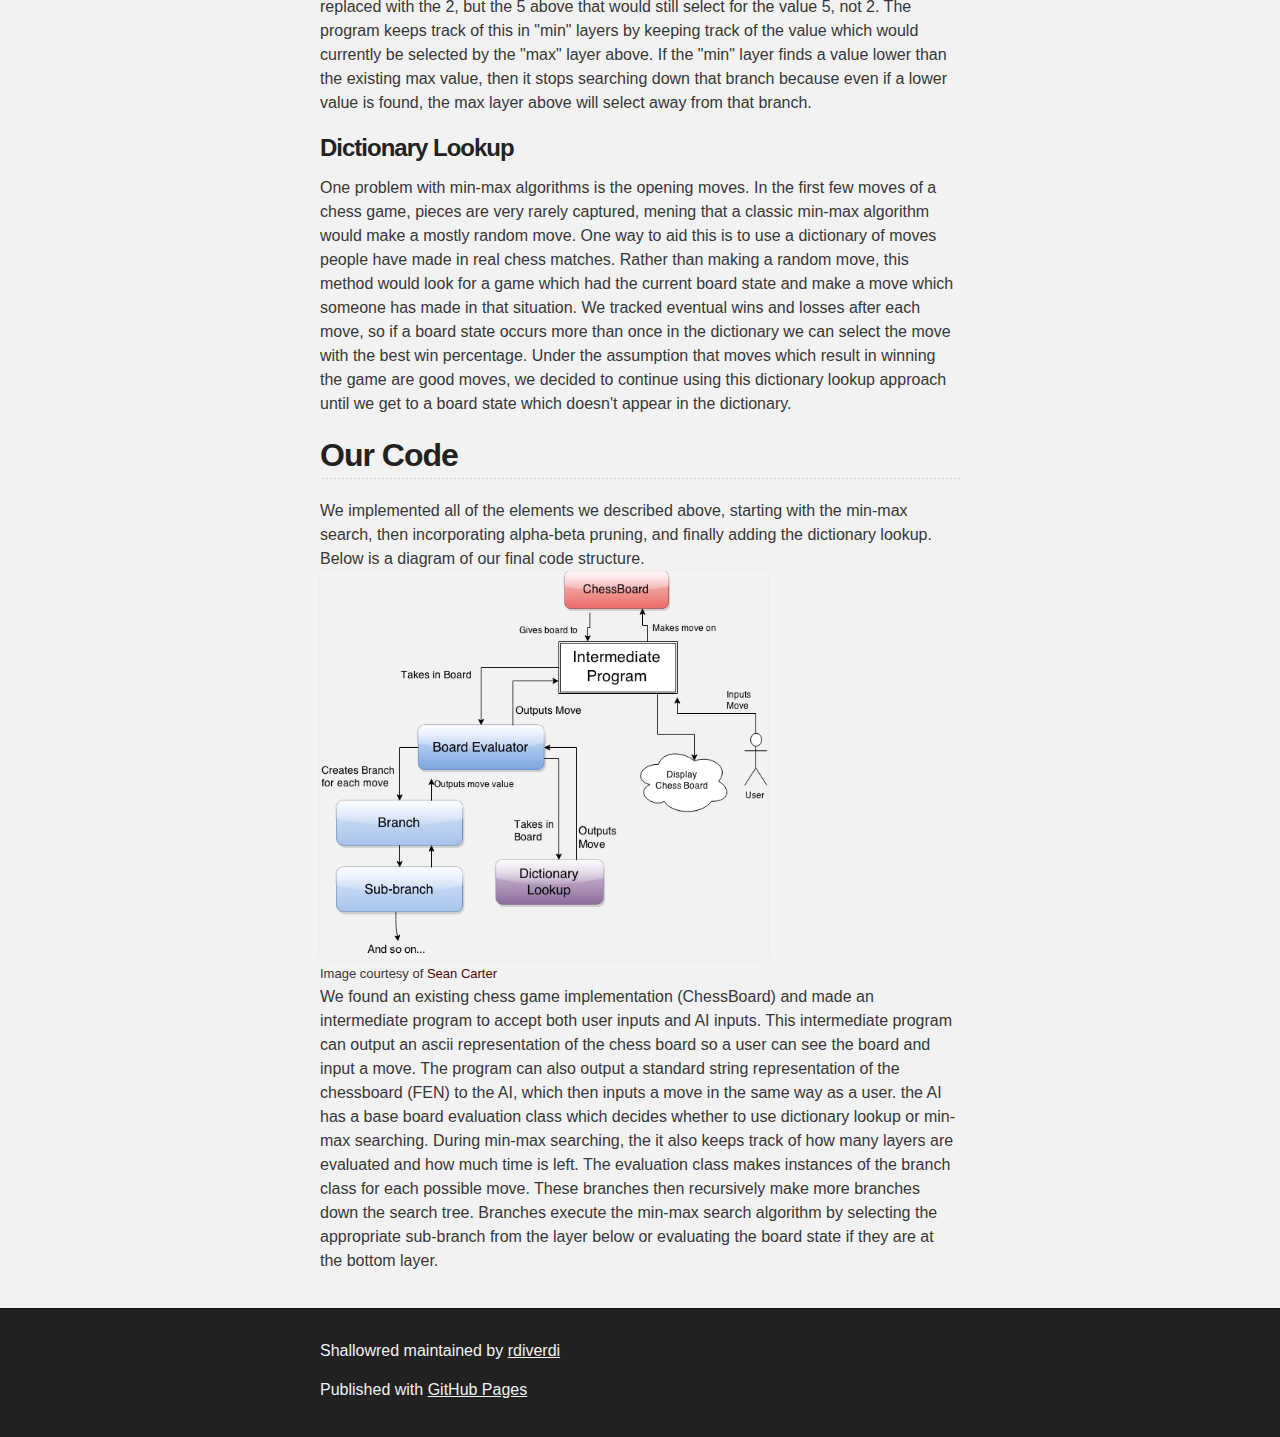
==== commit bfe4fea6: "more website stuff" ====
--- a/index.html
+++ b/index.html
@@ -60,7 +60,7 @@
 <p>
   The basis of our AI is a min-max search tree which looks as many moves ahead as it can before running out of time.  This search tree tries to find the best move by calculating the opponents reaction move, then calculating its next move, repeating for as many layers as it can.  Because of the number of possible chess moves, the computations required in each successive layer grows at a rediculous rate (the exact rate depends on the number of possible moves associated with each chess board), so given 15 seconds to make a move, our algorithm is only able to look 3 moves ahead.
   <img src="images/minmax.png" alt="Mountain View" style="width:100%;height:auto">
-  <font size="2.5">Image courtesy of <a href = "http://en.wikipedia.org/wiki/Alpha%E2%80%93beta_pruning"> wikipedia </a></font><br>
+  <font size="2.5">Image courtesy of <a id="link" href = "http://en.wikipedia.org/wiki/Alpha%E2%80%93beta_pruning"> wikipedia </a></font><br>
   The above diagram illustrates how a min-max search tree works.  The numbers represent evaluations of board states, where higher values are better for the AI and lower values are better for the AI's opponent.  The top layer represents the current board state, from which the AI must choose any of the three board states in the 2nd layer by making a move.  Naturally, the AI chooses the move that leads to the highest value board state.  The board state which is passed from the 3rd layer up to the 2nd represents the opponent's move.  The AIs opponent will make a move selecting the lowest value board state from the 3rd layer (worst for the AI), so the second layer is a "min" layer.  The next layer again represents the AI's move, making it a "max" layer, and so on.
 </p>
 
@@ -81,7 +81,7 @@
 <p>
   We implemented all of the elements we described above, starting with the min-max search, then incorporating alpha-beta pruning, and finally adding the dictionary lookup.  Below is a diagram of our final code structure.
   <img src="images/codediagram.png" alt="Mountain View" style="width:70%;height:auto"><br>
-  <font size="2.5">Image courtesy of <a href = "SEAN.html"> Sean Carter </a></font><br>
+  <font size="2.5">Image courtesy of <a id="link" href = "SEAN.html"> Sean Carter </a></font><br>
   We found an existing chess game implementation (ChessBoard) and made an intermediate program to accept both user inputs and AI inputs.  This intermediate program can output an ascii representation of the chess board so a user can see the board and input a move.  The program can also output a standard string representation of the chessboard (FEN) to the AI, which then inputs a move in the same way as a user.  the AI has a base board evaluation class which decides whether to use dictionary lookup or min-max searching.  During min-max searching, the it also keeps track of how many layers are evaluated and how much time is left. The evaluation class makes instances of the branch class for each possible move. These branches then recursively make more branches down the search tree.  Branches execute the min-max search algorithm by selecting the appropriate sub-branch from the layer below or evaluating the board state if they are at the bottom layer.
 </p>
 
--- a/stylesheets/stylesheet.css
+++ b/stylesheets/stylesheet.css
@@ -447,5 +447,5 @@
 
 /* other stuff */
 #link {
-  color: #212121;
+  color: #500500;
 }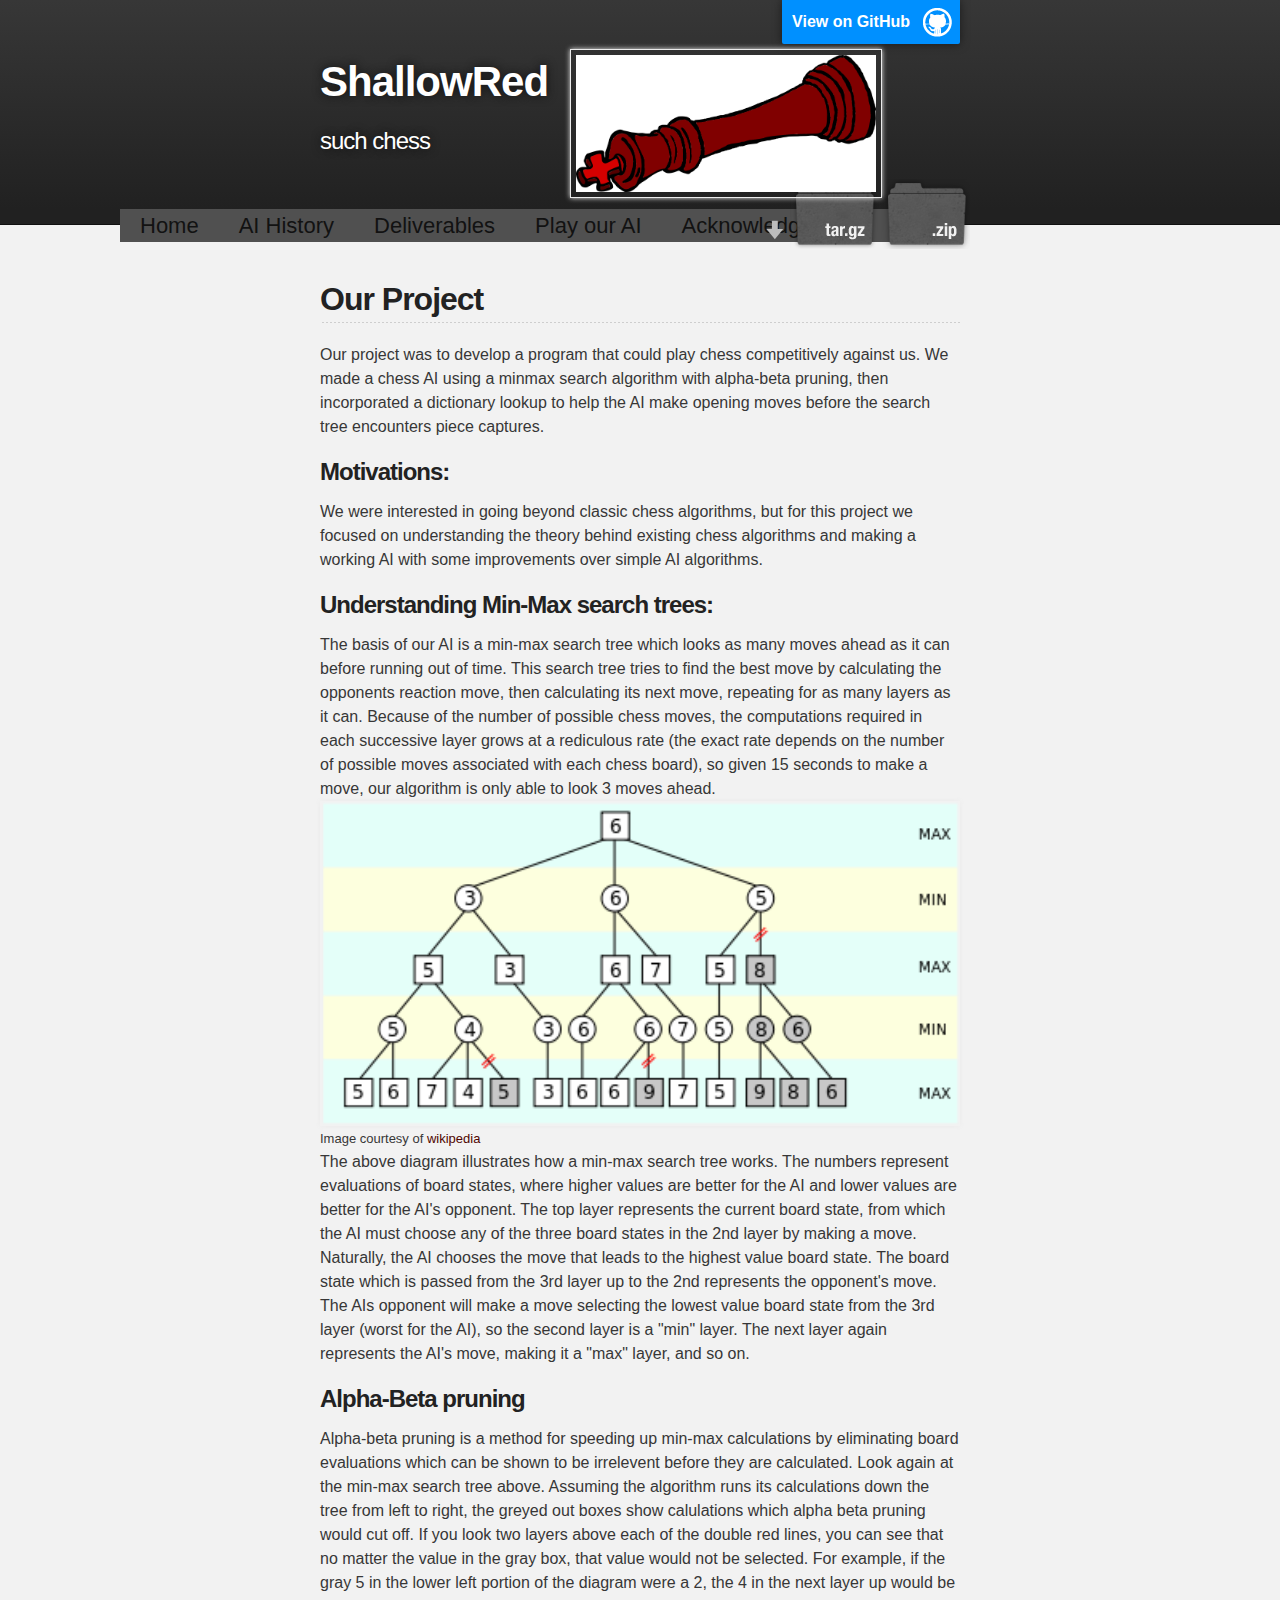
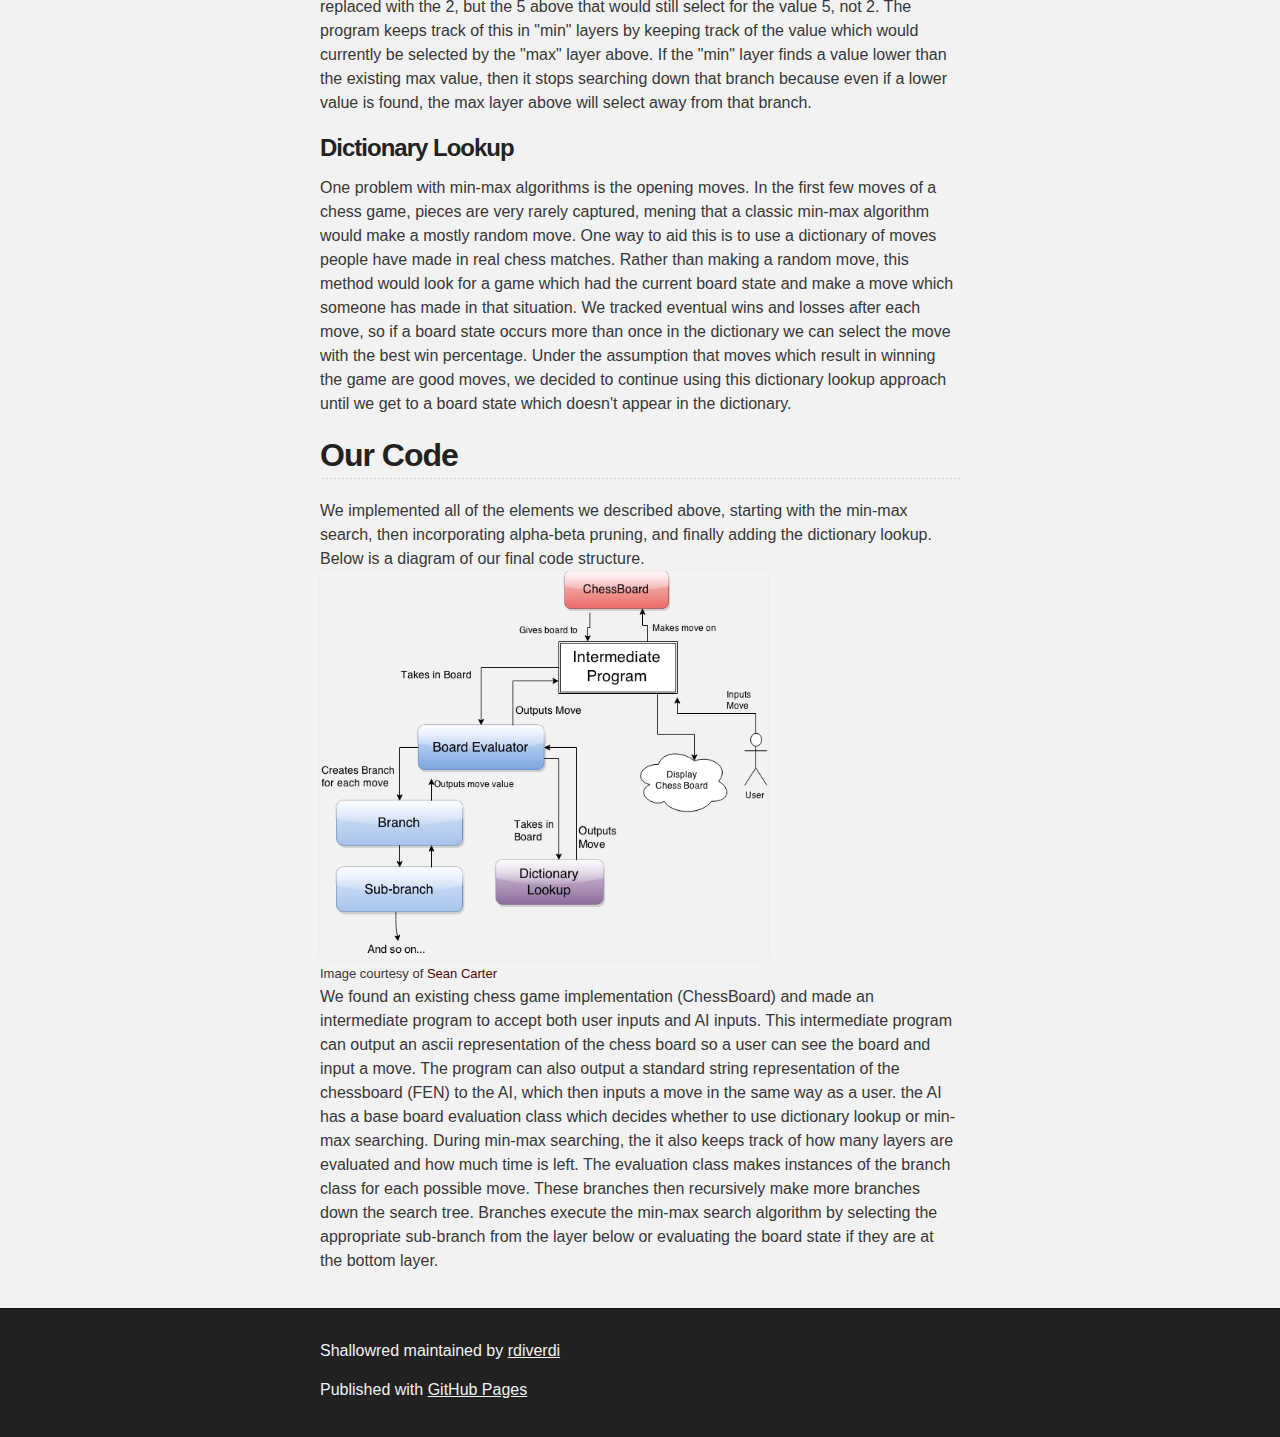
==== commit a1a954cc: "some more website stuff, added the logo" ====
--- a/index.html
+++ b/index.html
@@ -18,12 +18,15 @@
         <header class="inner">
           <a id="forkme_banner" href="https://github.com/rdiverdi/shallowRed">View on GitHub</a>
 
-          <h1 id="project_title"><a id="project_title" href="index.html">Shallowred</a></h1>
+          <h1 id="project_title"><a id="project_title" href="index.html">ShallowRed</a></h1>
           <h2 id="project_tagline">such chess</h2>
 
             <section id="downloads">
               <a class="zip_download_link" href="https://github.com/rdiverdi/shallowRed/zipball/master">Download this project as a .zip file</a>
               <a class="tar_download_link" href="https://github.com/rdiverdi/shallowRed/tarball/master">Download this project as a tar.gz file</a>
+            </section>
+            <section id="logo">
+              <img src="images/Chess_King_color.png" alt="Logo" style="width:100%;height:auto">
             </section>
         </header>
     </div>
--- a/stylesheets/stylesheet.css
+++ b/stylesheets/stylesheet.css
@@ -325,6 +325,17 @@
   background: url('../images/icon_download.png') no-repeat 0% 90%;
 }
 
+#logo {
+  position: absolute;
+  width: 300px;
+  z-index: 10;
+  bottom: 70px;
+  right: 100px;
+  height: 100px;
+}
+
+
+
 .zip_download_link {
   display: block;
   float: right;
@@ -346,6 +357,7 @@
   margin-left: 10px;
 }
 
+
 .zip_download_link:hover {
   background: url(../images/sprite_download.png) no-repeat top left;
 }
